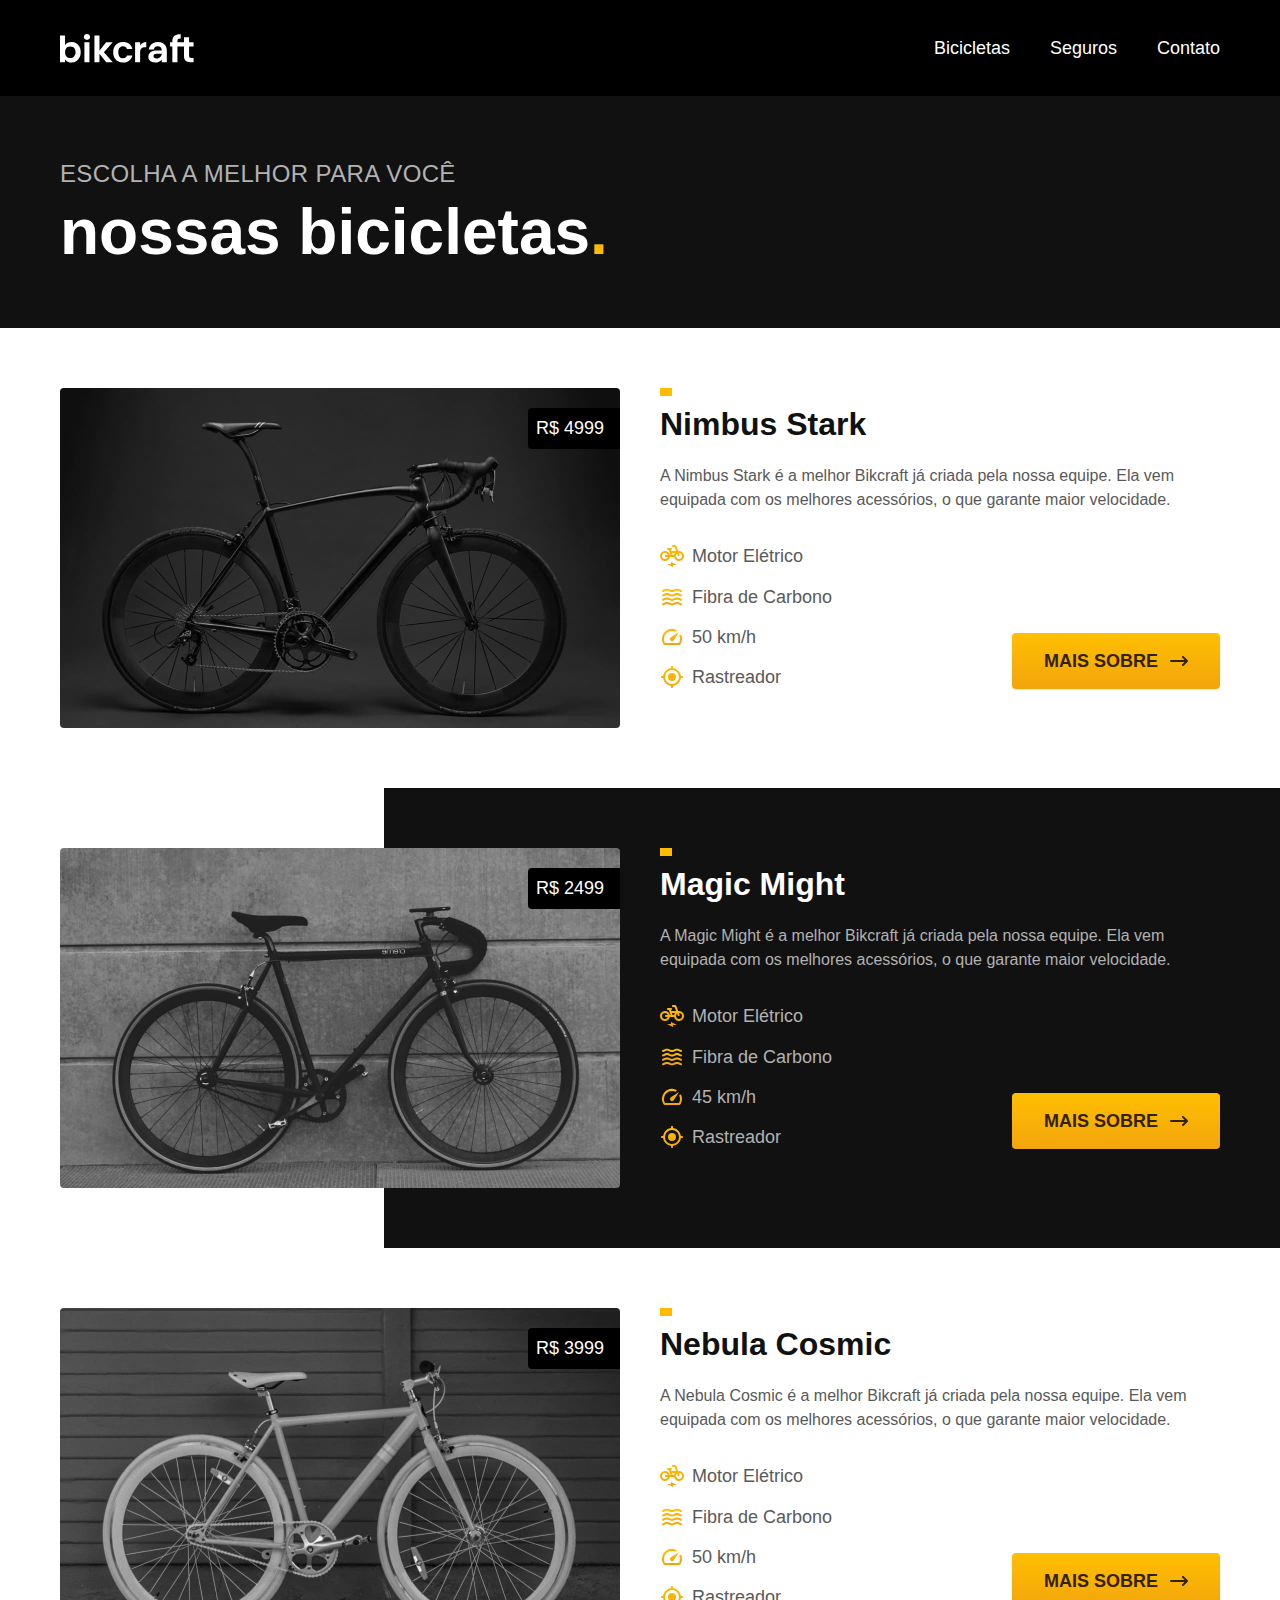
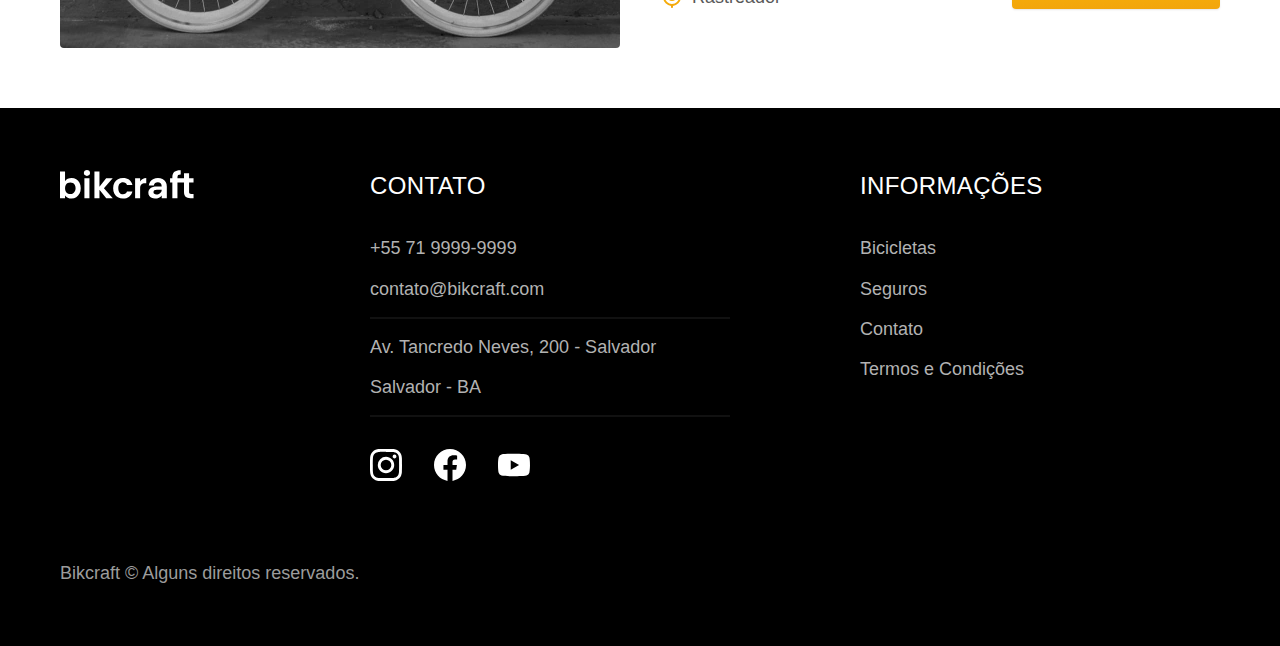
==== bicicletas.html @ b8734748 "feat: bicicletas" ====
<!DOCTYPE html>
<html lang="pt-br">

<head>
  <meta charset="UTF-8">
  <meta name="viewport" content="width=device-width, initial-scale=1.0">

  <title>Bicicletas | Bikcraft</title>
  <meta name="description" content="Bicicletas">

  <link rel="stylesheet" href="./css/style.css">
</head>

<body id="bicicletas">
  <header class="header-bg">
    <div class="header container">
      <a href="./">
        <img src="./img/bikcraft.svg" alt="Bikcraft">
      </a>

      <nav aria-label="primaria">
        <ul class="header-menu font-1-m cor-0">
          <li><a href="./bicicletas.html">Bicicletas</a></li>
          <li><a href="./seguros.html">Seguros</a></li>
          <li><a href="./contato.html">Contato</a></li>
        </ul>
      </nav>
    </div>
  </header>

  <main>
    <div class="titulo-bg">
      <div class="titulo container">
        <p class="font-2-l-b cor-5">Escolha a melhor para você</p>
        <h1 class="font-1-xxl cor-0">nossas bicicletas<span class="cor-p1">.</span></h1>
      </div>
    </div>

    <div class="bicicletas container">
      <div class="bicicletas-imagem">
        <img src="./img/bicicletas/nimbus.jpg" alt="Bicicleta preta">
        <span class="font-2-m cor-0">R$ 4999</span>
      </div>
      <div class="bicicletas-conteudo">
        <h2 class="font-1-xl">Nimbus Stark</h2>
        <p class="font-2-s cor-8">A Nimbus Stark é a melhor Bikcraft já criada pela nossa equipe. Ela vem equipada com os melhores acessórios, o que garante maior velocidade.</p>
        <ul class="font-1-m cor-8">
          <li>
            <img src="./img/icones/eletrica.svg" alt="">
            Motor Elétrico
          </li>
          <li>
            <img src="./img/icones/carbono.svg" alt="">
            Fibra de Carbono
          </li>
          <li>
            <img src="./img/icones/velocidade.svg" alt="">
            50 km/h
          </li>
          <li>
            <img src="./img/icones/rastreador.svg" alt="">
            Rastreador
          </li>
        </ul>
        <a class="botao seta" href="./bicicletas/nimbus.html">Mais Sobre</a>
      </div>
    </div>

    <div class="bicicletas-bg">
      <div class="bicicletas container">
        <div class="bicicletas-imagem">
          <img src="./img/bicicletas/magic.jpg" alt="Bicicleta preta">
          <span class="font-2-m cor-0">R$ 2499</span>
        </div>
        <div class="bicicletas-conteudo">
          <h2 class="font-1-xl cor-0">Magic Might</h2>
          <p class="font-2-s cor-5">A Magic Might é a melhor Bikcraft já criada pela nossa equipe. Ela vem equipada com os melhores acessórios, o que garante maior velocidade.</p>
          <ul class="font-1-m cor-5">
            <li>
              <img src="./img/icones/eletrica.svg" alt="">
              Motor Elétrico
            </li>
            <li>
              <img src="./img/icones/carbono.svg" alt="">
              Fibra de Carbono
            </li>
            <li>
              <img src="./img/icones/velocidade.svg" alt="">
              45 km/h
            </li>
            <li>
              <img src="./img/icones/rastreador.svg" alt="">
              Rastreador
            </li>
          </ul>
          <a class="botao seta" href="./bicicletas/magic.html">Mais Sobre</a>
        </div>
      </div>
    </div>

    <div class="bicicletas container">
      <div class="bicicletas-imagem">
        <img src="./img/bicicletas/nebula.jpg" alt="Bicicleta preta">
        <span class="font-2-m cor-0">R$ 3999</span>
      </div>
      <div class="bicicletas-conteudo">
        <h2 class="font-1-xl">Nebula Cosmic</h2>
        <p class="font-2-s cor-8">A Nebula Cosmic é a melhor Bikcraft já criada pela nossa equipe. Ela vem equipada com os melhores acessórios, o que garante maior velocidade.</p>
        <ul class="font-1-m cor-8">
          <li>
            <img src="./img/icones/eletrica.svg" alt="">
            Motor Elétrico
          </li>
          <li>
            <img src="./img/icones/carbono.svg" alt="">
            Fibra de Carbono
          </li>
          <li>
            <img src="./img/icones/velocidade.svg" alt="">
            50 km/h
          </li>
          <li>
            <img src="./img/icones/rastreador.svg" alt="">
            Rastreador
          </li>
        </ul>
        <a class="botao seta" href="./bicicletas/nebula.html">Mais Sobre</a>
      </div>
    </div>

  </main>

  <footer class="footer-bg">
    <div class="footer container">
      <img src="./img/bikcraft.svg" alt="Bikcraft" />
      <div class="footer-contato">
        <h3 class="font-2-l-b cor-0">Contato</h3>
        <ul class="font-2-m cor-5">
          <li><a href="tel:+552199999999">+55 71 9999-9999</a></li>
          <li>
            <a href="mailto:contato@bikcraft.com">contato@bikcraft.com</a>
          </li>
          <li>Av. Tancredo Neves, 200 - Salvador</li>
          <li>Salvador - BA</li>
        </ul>
        <div class="footer-redes">
          <a href="./">
            <img src="./img/redes/instagram.svg" alt="Instagram" />
          </a>
          <a href="./">
            <img src="./img/redes/facebook.svg" alt="Facebook" />
          </a>
          <a href="./">
            <img src="./img/redes/youtube.svg" alt="Youtube" />
          </a>
        </div>
      </div>
      <div class="footer-informacoes">
        <h3 class="font-2-l-b cor-0">Informações</h3>
        <nav>
          <ul class="font-1-m cor-5">
            <li><a href="./bicicletas.html">Bicicletas</a></li>
            <li><a href="./seguros.html">Seguros</a></li>
            <li><a href="./contato.html">Contato</a></li>
            <li><a href="./termos.html">Termos e Condições</a></li>
          </ul>
        </nav>
      </div>
      <p class="footer-copy font-2-m cor-6">
        Bikcraft © Alguns direitos reservados.
      </p>
    </div>
  </footer>
</body>

</html>
---- css/style.css ----
@import "./global/global.css";
@import "./utilidades/tipografia.css";
@import "./utilidades/cores.css";

@import "./global/header.css";
@import "./global/footer.css";

/* Utilidades */
@import "./utilidades/componentes.css";

/* Home */
@import "./home/introducao.css";
@import "./home/tecnologia.css";
@import "./home/parceiros.css";
@import "./home/depoimento.css";

/* Bicicletas */
@import "./bicicletas/bicicletas-lista.css";
@import "./bicicletas/bicicletas.css";

/* Seguros */
@import "./seguros/seguros.css";

/* Termos */
@import "./termos/termos.css";
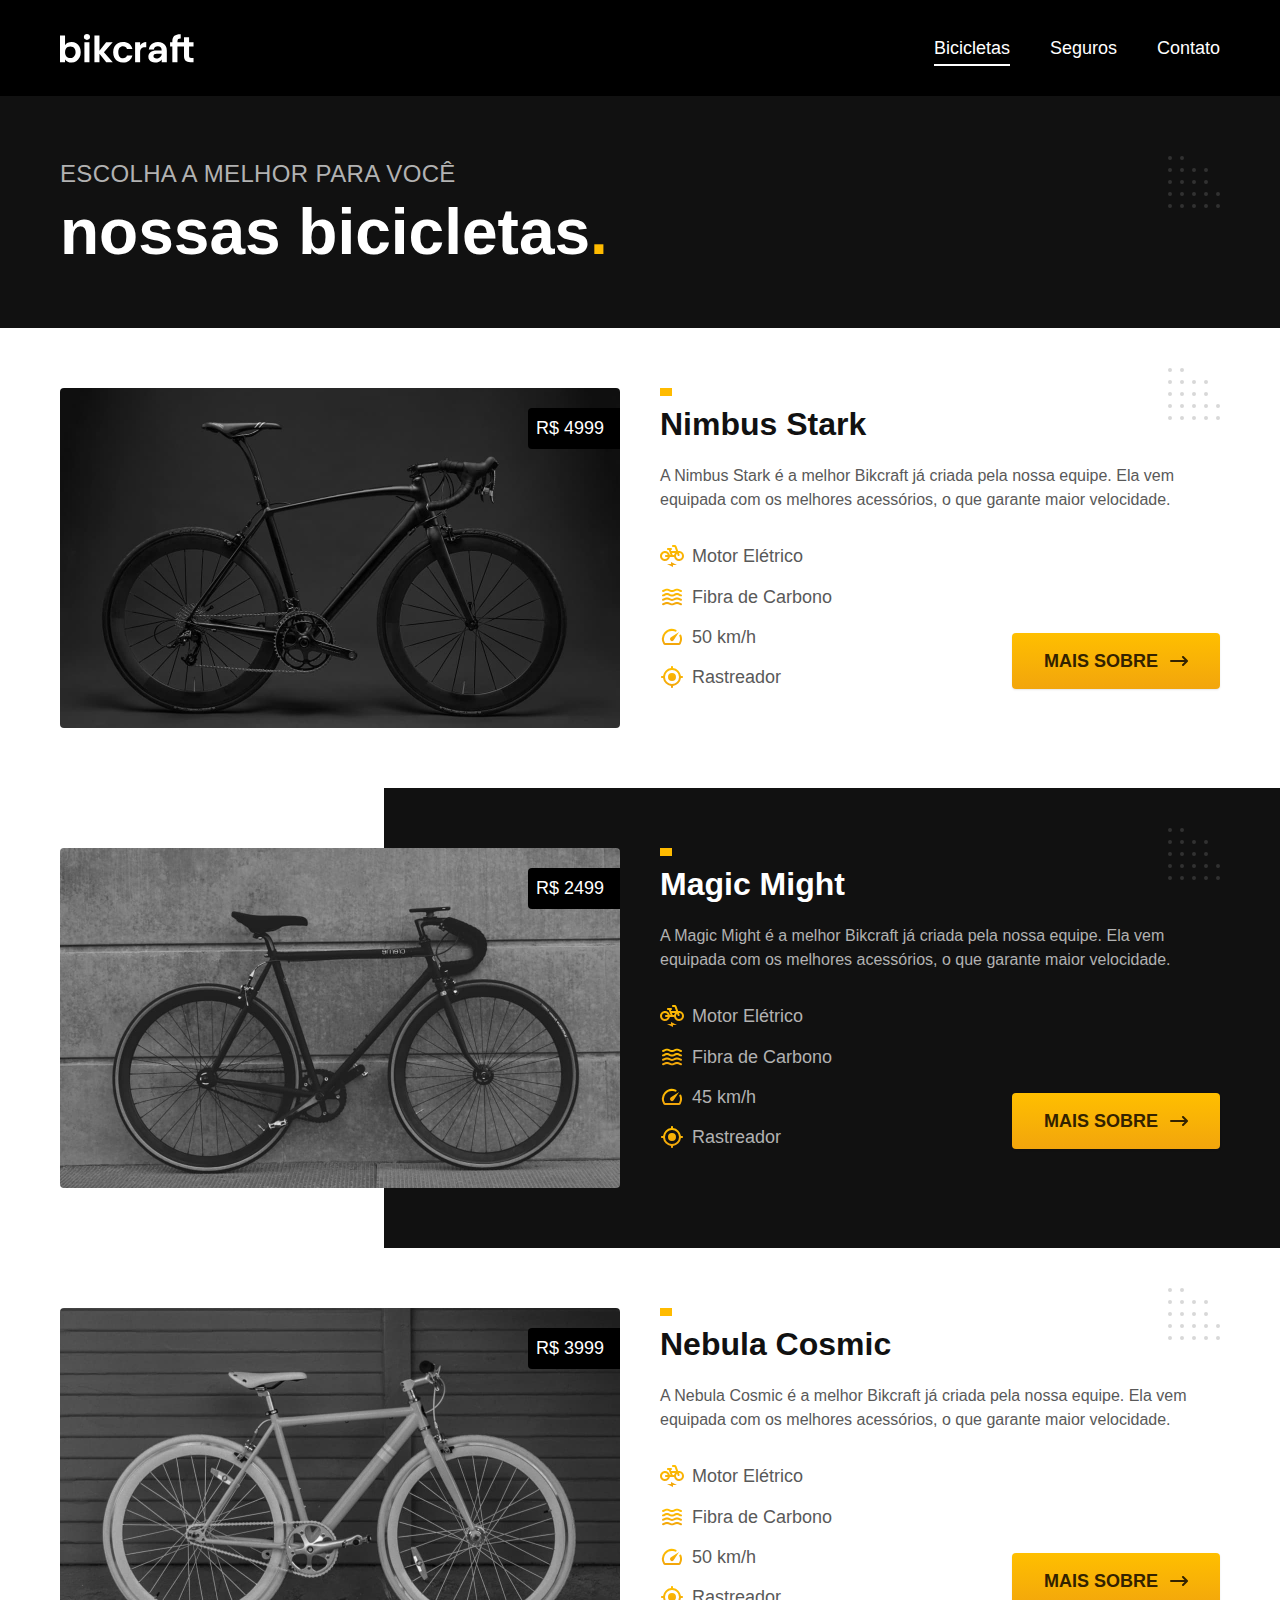
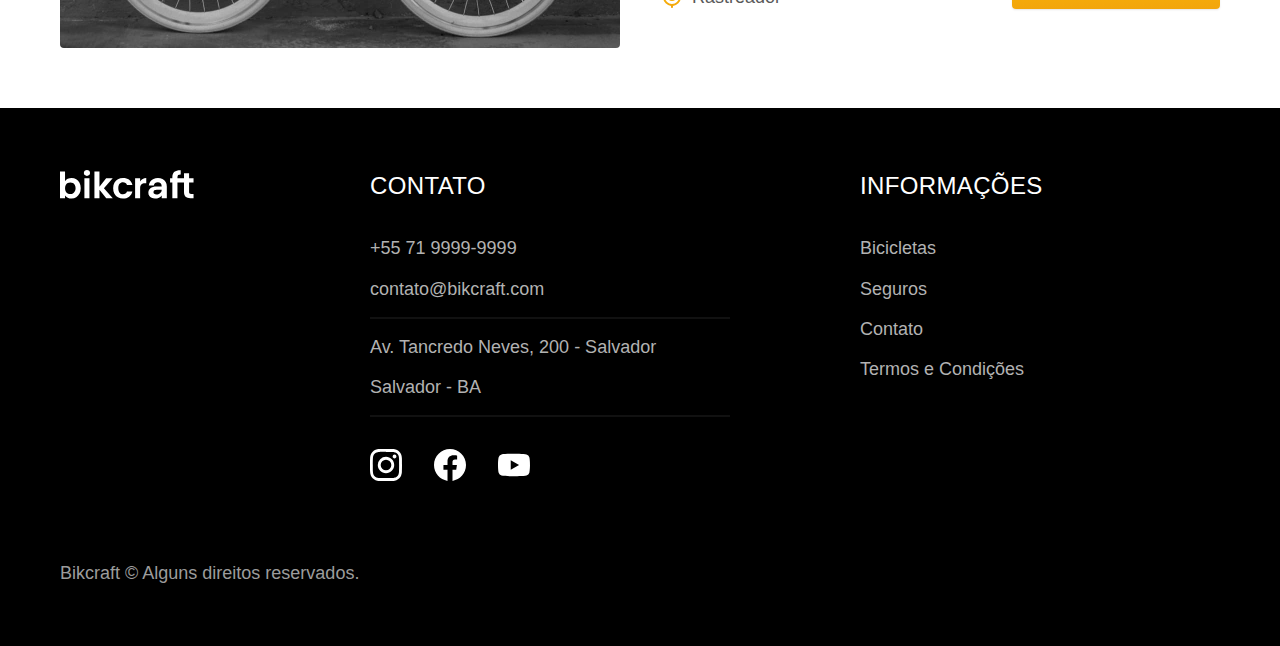
==== commit 97a27b76: "feat: menu ativo" ====
--- a/bicicletas.html
+++ b/bicicletas.html
@@ -171,6 +171,7 @@
       </p>
     </div>
   </footer>
-</body>
+   <script src="./js/script.js"></script>
+  </body>
 
 </html>--- a/css/style.css
+++ b/css/style.css
@@ -7,6 +7,7 @@
 
 /* Utilidades */
 @import "./utilidades/componentes.css";
+@import "./utilidades/formulario.css";
 
 /* Home */
 @import "./home/introducao.css";
@@ -18,8 +19,21 @@
 @import "./bicicletas/bicicletas-lista.css";
 @import "./bicicletas/bicicletas.css";
 
+/* Bicicleta */
+@import "./bicicleta/bicicleta.css";
+@import "./bicicleta/seguro.css";
+
 /* Seguros */
 @import "./seguros/seguros.css";
+@import "./seguros/vantagens.css";
+@import "./seguros/perguntas.css";
+
+/* Contato */
+@import "./contato/contato.css";
+@import "./contato/lojas.css";
+
+/* Contato */
+@import "./orcamento/orcamento.css";
 
 /* Termos */
 @import "./termos/termos.css";
